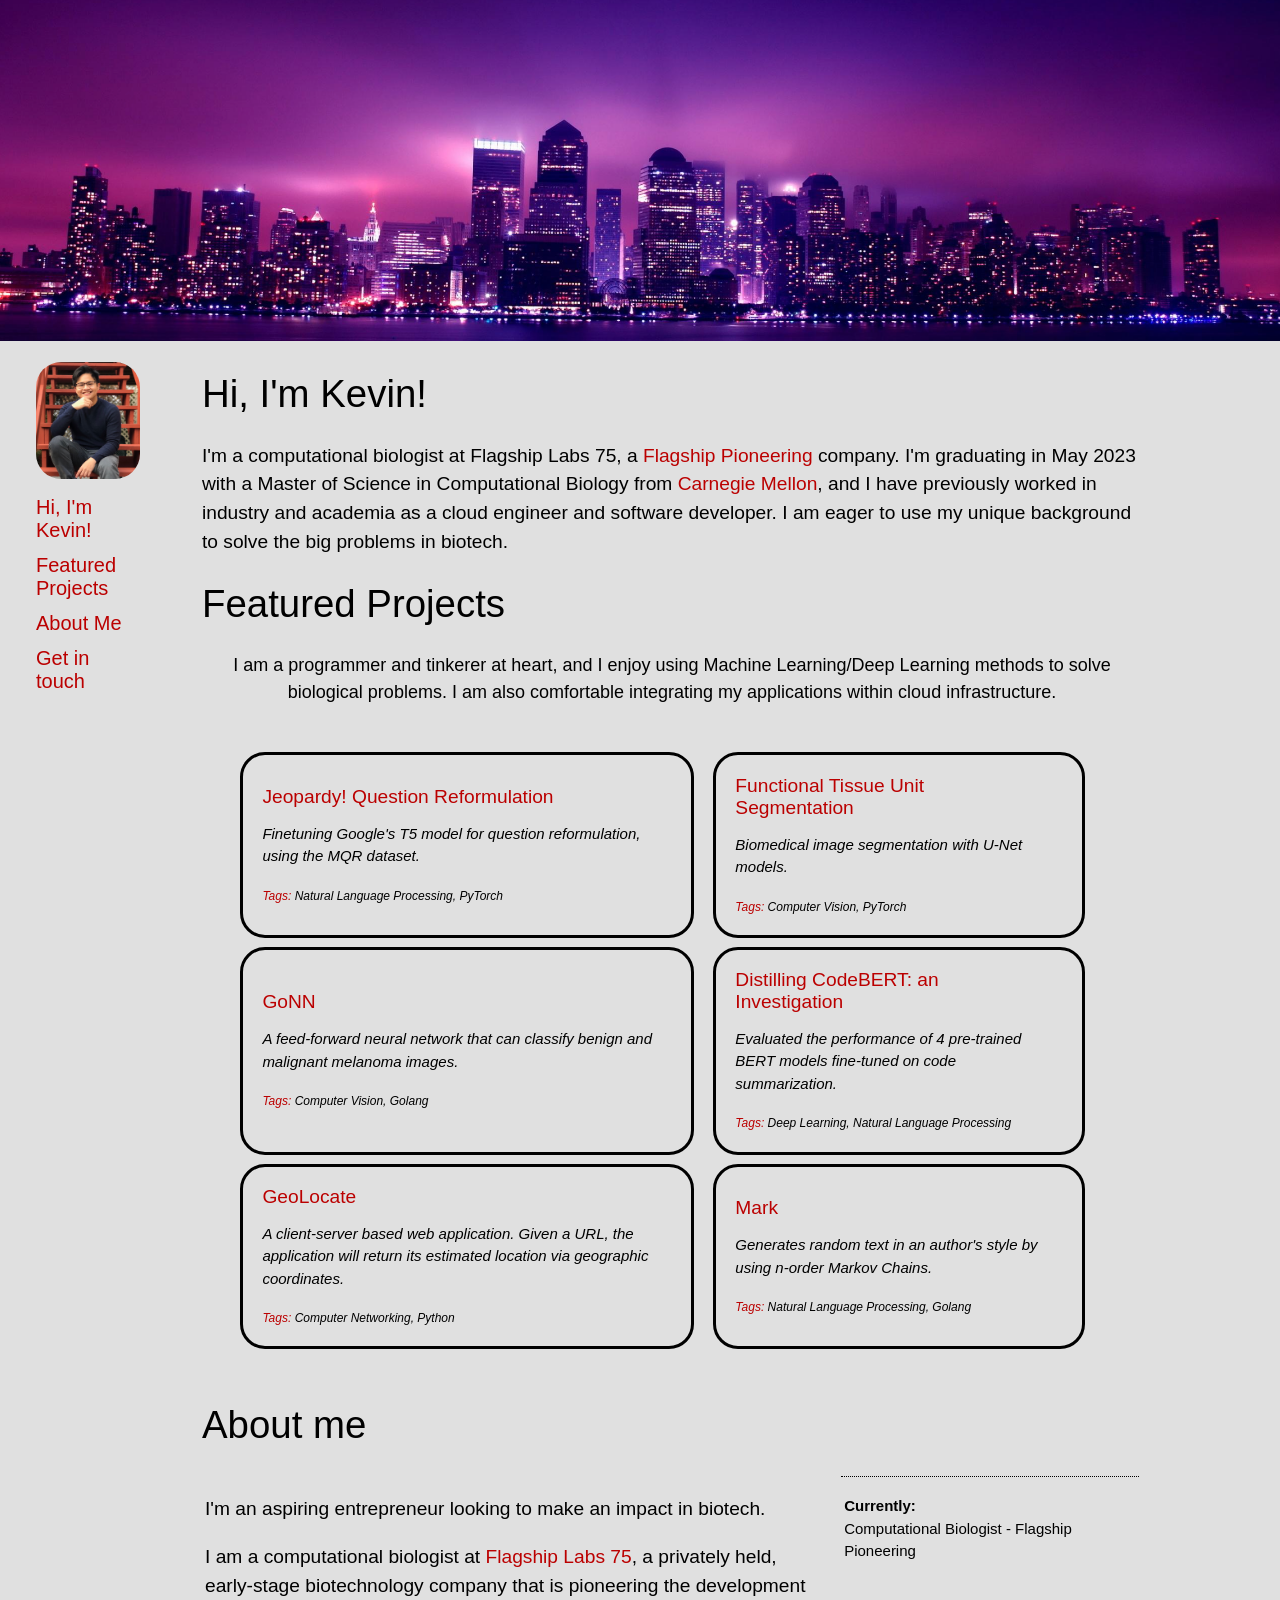
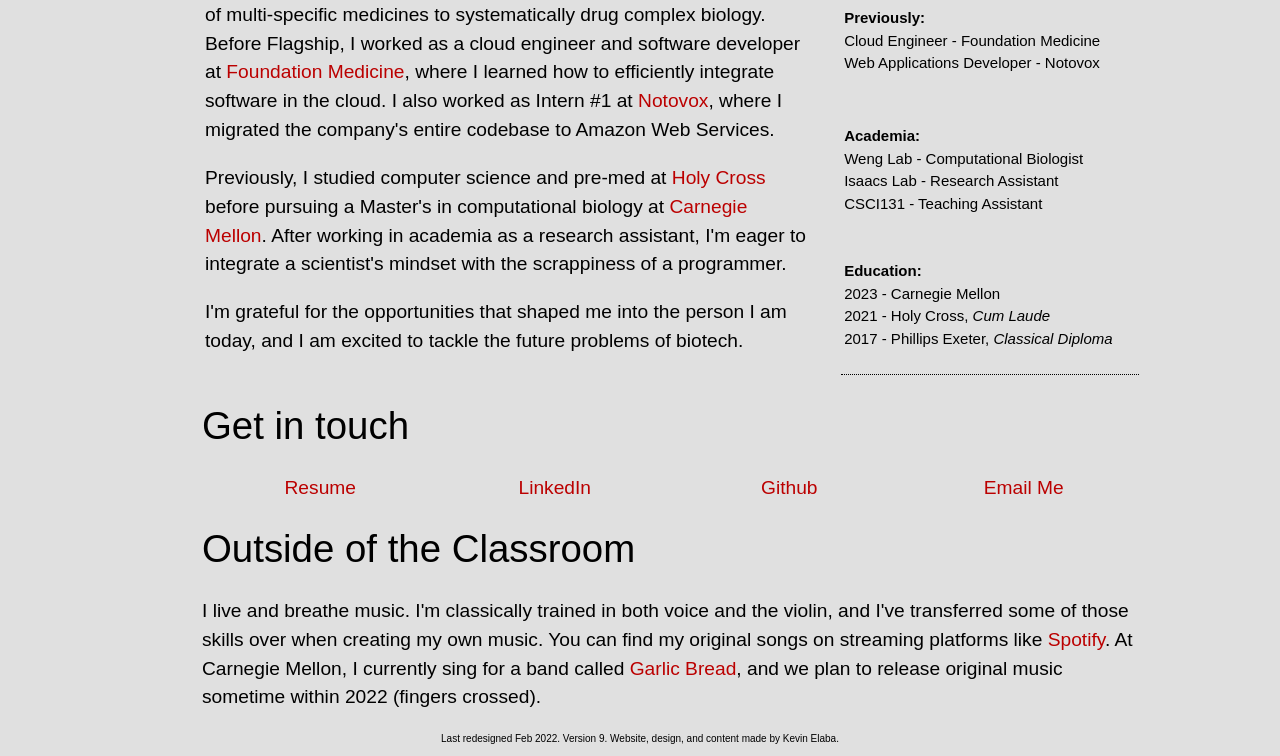
==== home.html @ 7b4dd804 "Add files via upload" ====
<!DOCTYPE html>
<html>
<link rel="stylesheet" href="style.css">
<head>
<title>Kevin Elaba</title>
</head>
<body>

<!--    
        TODO: Publish to AWS/Github/Something
-->

<img src="header.jpg" class="header_img">


    <div class="sidenav">
    <a href="#top"> <img class="headshot" src="headshot.jpg" alt="headshot"> </a>
    <a href="#intro">Hi, I'm Kevin!</a>
    <a href="#projects">Featured Projects</a>
    <a href="#about">About Me</a>
    <a href="#contact">Get in touch</a>
    </div> 



<div class ="main">
    

<h1 id="intro">Hi, I'm Kevin!</h1>
<p>I'm a computational biologist at Flagship Labs 75, a <a href = "https://www.flagshippioneering.com/" target="_blank" rel="noopener noreferrer">Flagship Pioneering</a> company. I'm graduating in May 2023 with a Master of Science in Computational Biology 
    from <a href="https://www.cmu.edu/" target="_blank" rel="noopener noreferrer">Carnegie Mellon</a>, and I have previously worked in industry and academia as a cloud engineer and software developer. I am eager to use my unique background to solve the big problems in biotech.</p>

<h1 id="projects">Featured Projects</h1>
<p style="text-align:center; font-size:18px; padding:0em 1em;"> I am a programmer and tinkerer at heart, and I enjoy using Machine Learning/Deep Learning methods to solve biological problems. I am also comfortable integrating my applications within cloud infrastructure. </p>

<table class="projects_table">

    <tr>
        
        <td class="featured_projects" style="width:55%;">
            <a href="https://github.com/kuya-kevin/JeopardyBot" target="_blank" rel="noopener noreferrer" class="project_name">Jeopardy! Question Reformulation</a> <br> 
            <em> <p style="font-size:15px;"> Finetuning Google's T5 model for question reformulation, using the MQR dataset. </p> </em> <em class="tags"> Tags: </em> <em style="font-size: 12px;"> Natural Language Processing, PyTorch</em>
        </td>

        <td class="featured_projects">
            <a href="https://github.com/kuya-kevin/FTUseg" target="_blank" rel="noopener noreferrer">Functional Tissue Unit Segmentation</a> <br> 
            <em> <p style="font-size:15px;"> Biomedical image segmentation with U-Net models.</p> <em class="tags"> Tags: </em> <em style="font-size: 12px;"> Computer Vision, PyTorch</em>
        </td>

    </tr>
    <tr>
        <td class="featured_projects">
            <a href="https://github.com/kuya-kevin/goNN" target="_blank" rel="noopener noreferrer">GoNN</a> <br> 
            <em> <p style="font-size:15px;"> A feed-forward neural network that can classify benign and malignant melanoma images. </p> <em class="tags"> Tags: </em> <em style="font-size: 12px;"> Computer Vision, Golang</em>
            </em>
        </td>

        <td class="featured_projects" >
            <a href="https://github.com/kuya-kevin/Distilling-CodeBERT" target="_blank" rel="noopener noreferrer">Distilling CodeBERT: an Investigation</a> <br> 
            <em> <p style="font-size:15px;"> Evaluated the performance of 4 pre-trained BERT models fine-tuned on code summarization. </p> </em> <em class="tags"> Tags: </em> <em style="font-size: 12px;"> Deep Learning, Natural Language Processing</em>
        </td>

    </tr>

    <tr>
        <td class="featured_projects" >
            <a href="https://github.com/kuya-kevin/GeoLocate" target="_blank" rel="noopener noreferrer">GeoLocate</a> <br> 
            <em><p style="font-size:15px;"> A client-server based web application. Given a URL, the application will return its estimated location via geographic coordinates.</p> </em> <em class="tags"> Tags: </em> <em style="font-size: 12px;"> Computer Networking, Python</em>
        </td>

        <td class="featured_projects" >
            <a href="https://github.com/kuya-kevin/mark" target="_blank" rel="noopener noreferrer">Mark</a> <br> 
            <em> <p style="font-size:15px;"> Generates random text in an author's style by using n-order Markov Chains. </p> </em> <em class="tags"> Tags: </em> <em style="font-size: 12px;"> Natural Language Processing, Golang</em>
            
        </td>
    </tr>
</table>

<h1 id="about">About me </h1>

<table style="width:100%;height:100%;">

    <tr>
        <td width="65%">

            <p> I'm an aspiring entrepreneur looking to make an impact in biotech.</p>

            <p>  I am a computational biologist at <a href = "https://www.flagshippioneering.com/" target="_blank" rel="noopener noreferrer">Flagship Labs 75</a>, 
                a privately held, early-stage biotechnology company that is pioneering the development of multi-specific medicines to systematically drug complex biology. 
                Before Flagship, I worked as a cloud engineer and software developer at <a href="https://www.foundationmedicine.com/" target="_blank" rel="noopener noreferrer">Foundation Medicine</a>, where I learned how to efficiently integrate software in the cloud. 
                I also worked as Intern #1 at <a href="http://www.notovox.com/" target="_blank" rel="noopener noreferrer">Notovox</a>, where I migrated the company's entire codebase to Amazon Web Services. 
            </p>
            <p>
                Previously, I studied computer science and pre-med at <a href="https://www.holycross.edu/" target="_blank" rel="noopener noreferrer">Holy Cross</a>
                before pursuing a Master's in computational biology at <a href="https://www.cmu.edu/" target="_blank" rel="noopener noreferrer">Carnegie Mellon</a>. 
                After working in academia as a research assistant, I'm eager to integrate a scientist's mindset with the scrappiness of a programmer.
            </p>
            
            <p>I'm grateful for the opportunities that shaped me into the person I am today, and I am excited to tackle the future problems of biotech.</p>
        
        </td>

        <td style="padding-left: 3%;">
            <table class="resume_small" style="width:100%;height:100%;">
                <tr>
                <td height="10%">
                    <p style="font-size:15px;"> <b> Currently:</b> <br> Computational Biologist - Flagship Pioneering  </p>
                </td>
                </tr>
            
                <tr>
                <td height="30%">
                    <p style="font-size:15px;"> <b> Previously: </b> <br> Cloud Engineer - Foundation Medicine <br> Web Applications Developer - Notovox </p>
                </td>
                </tr>
            
                <tr>
                <td height="30%">
                    <p style="font-size:15px;"> <b> Academia: </b> <br>Weng Lab - Computational Biologist <br>Isaacs Lab - Research Assistant <br> CSCI131 - Teaching Assistant</p>
                </td>
                </tr>
            
                <tr>
                <td height="30%">
                    <p style="font-size:15px;"> <b> Education: </b> <br> 2023 - Carnegie Mellon <br> 2021 - Holy Cross, <em>Cum Laude</em> <br> 2017 - Phillips Exeter, <em>Classical Diploma</em> </p>
                </td>
                </tr>
            </table>   
        </td>
    

    </tr>

</table>   


<h1 id="contact">Get in touch</h1>
<table style="width:100%;height:100%;">

    <tr>
    
    <th width="25%"><a href="resume.pdf"  target="_blank" rel="noopener noreferrer">Resume</a></th>
    
    <th width="25%"><a href="https://www.linkedin.com/in/kevin-elaba/"  target="_blank" rel="noopener noreferrer">LinkedIn</a></th>
    
    <th width="25%"><a href="https://github.com/kuya-kevin"  target="_blank" rel="noopener noreferrer">Github</a></th>

    <th width="25%"><a href="mailto: kelaba@andrew.cmu.edu"  target="_blank" rel="noopener noreferrer">Email Me</a></th>
    
    </tr>

</table>    


<h1>Outside of the Classroom</h1>
<p> I live and breathe music. I'm classically trained in both voice and the violin, and I've transferred some of those skills over
    when creating my own music. You can find my original songs on streaming platforms like <a href="https://open.spotify.com/artist/3ftxLTPbFDuUHTV7XfS1Mq?si=Cb9OM7ynQX6hp6ahwbhz0g" target="_blank" rel="noopener noreferrer">Spotify</a>.
    At Carnegie Mellon, I currently sing for a band called <a href="https://www.tiktok.com/@garlicbreademoji?" target="_blank" rel="noopener noreferrer">Garlic Bread</a>, and we plan to release original music sometime within 2022
    (fingers crossed).</p>

</div>

<footer>
    <p class="footer_text">Last redesigned Feb 2022. Version 9.
        Website, design, and content made by Kevin Elaba.</p>
</footer>


</body>
</html>
---- style.css ----
/* This is a single-line comment */

header {
  width: 100%;
  height: 100%;
  
}
.header_img{
  width: 100%;
  height:auto;
}

.headshot{
  height: auto;
  width: 100%;
  border-radius: 25px;
}

footer {
  display: block;
}

p {
  line-height: 1.5;
}

body {
    font-family: Helvetica;
    font-size: larger;
    font-weight: 300;

    background-color: #e0e0e0; /* Black */
    margin: 0px 0px 0px 0px;
  }

  h1{
      font-weight: 500;
  }

  a {
    font-weight: 300;
  }
  
  a:link {
    color: #bb0000;
    text-decoration: none;
  }
  a:hover {
    color: #bb0000;
    text-decoration: underline;
  }
  a:visited {
    color: #bb0000;
  }

  .header_img {
    width: 100%;
    height: 100%;
}

.featured_projects{
  border-style: solid;
  border-spacing: 100px 50px;
  padding: 1em 2em 1em 1em;
  border-radius: 25px;
}

.featured_projects:hover{
  background-color: rgba(0, 0, 0, 0.15);
}

.projects_table{
  border-spacing: 1em 0.5em;
  padding: 1em 2em 1em 1em;
}

.tags {
  font-size: 12px;
  color: #bb0000;
}

  /* The sidebar menu */
.sidenav {
    float: left;
    height: 100%; /* Full-height: remove this if you want "auto" height */
    width: 10%; /* Set the width of the sidebar */
    position: sticky; /* Fixed Sidebar (stay in place on scroll) */
    top: 10px;
    padding-top: 10px;
    z-index: 1; /* Stay on top */
    left: 20px;
    font-size: 20px;
    overflow-x: hidden; /* Disable horizontal scroll */
    font-weight: 300;
  }

  
  /* The navigation menu links */
  .sidenav a {
    padding: 6px 8px 6px 16px;
    text-decoration: none;
    font-size: 20px;
    color: #bb0000;
    display: block;
  }
  
  /* When you mouse over the navigation links, change their color */
  .sidenav a:hover {
    color: #bb0000;
    text-decoration: underline;
  }
  
  /* Style page content */
  .main{
    margin-left: 15%; /* Same as the width of the sidebar */
    padding: 0px 10px;
    margin-right: 10%;
  }

  .contact_links{
    text-align: center;
    width: 100%;
  }
  
  .resume_small{
    border-top: 1px dotted;
    border-bottom: 1px dotted;
    width: 100%; /* whichever width you want */
    height: 100%;
    text-align: left;

  }

  footer{
    /* height: 400px; */
    width: 100%;
    /* background-color: beige; */
  }
  
  .footer_text{
    font-size: 10px;
    text-align: center;
  }
  
  /* On smaller screens, where height is less than 450px, change the style of the sidebar (less padding and a smaller font size) */
  @media screen and (max-height: 450px) {
    .sidenav {padding-top: 15px;}
    .sidenav a {font-size: 18px;}
  }
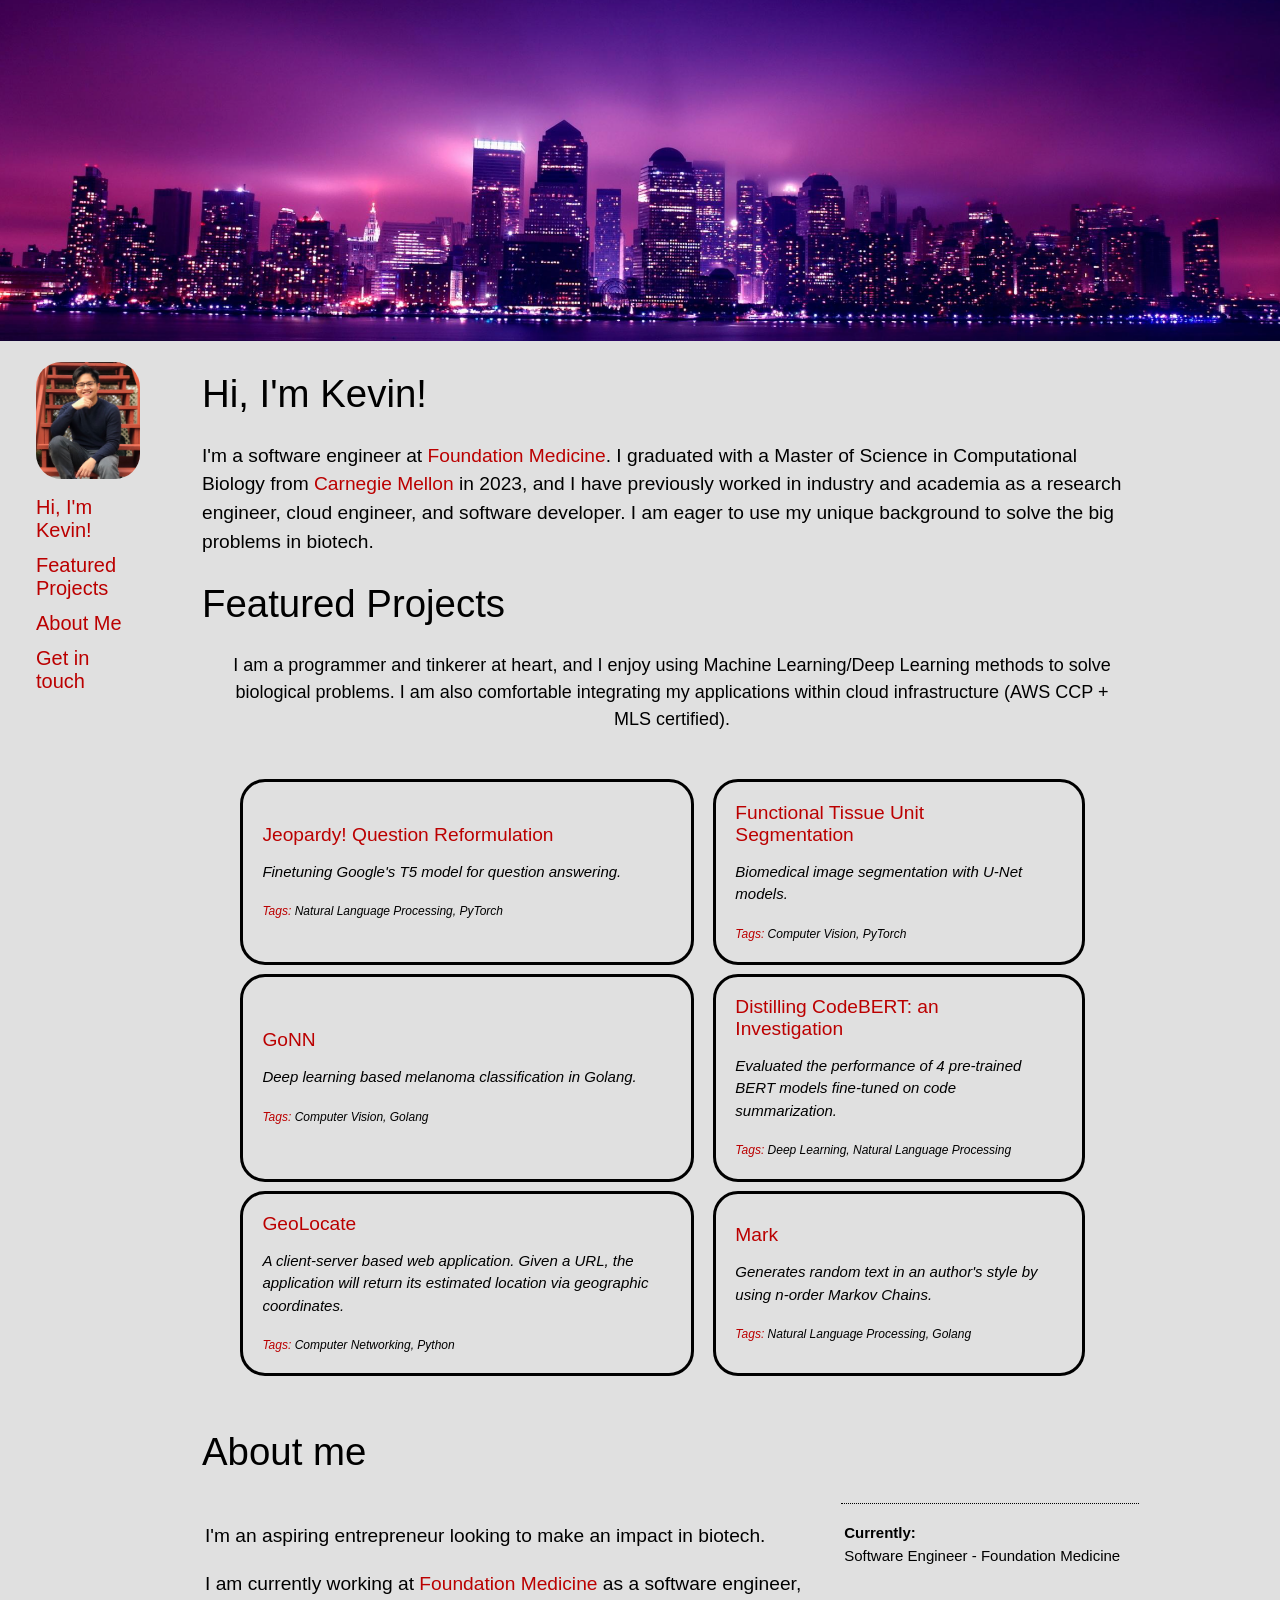
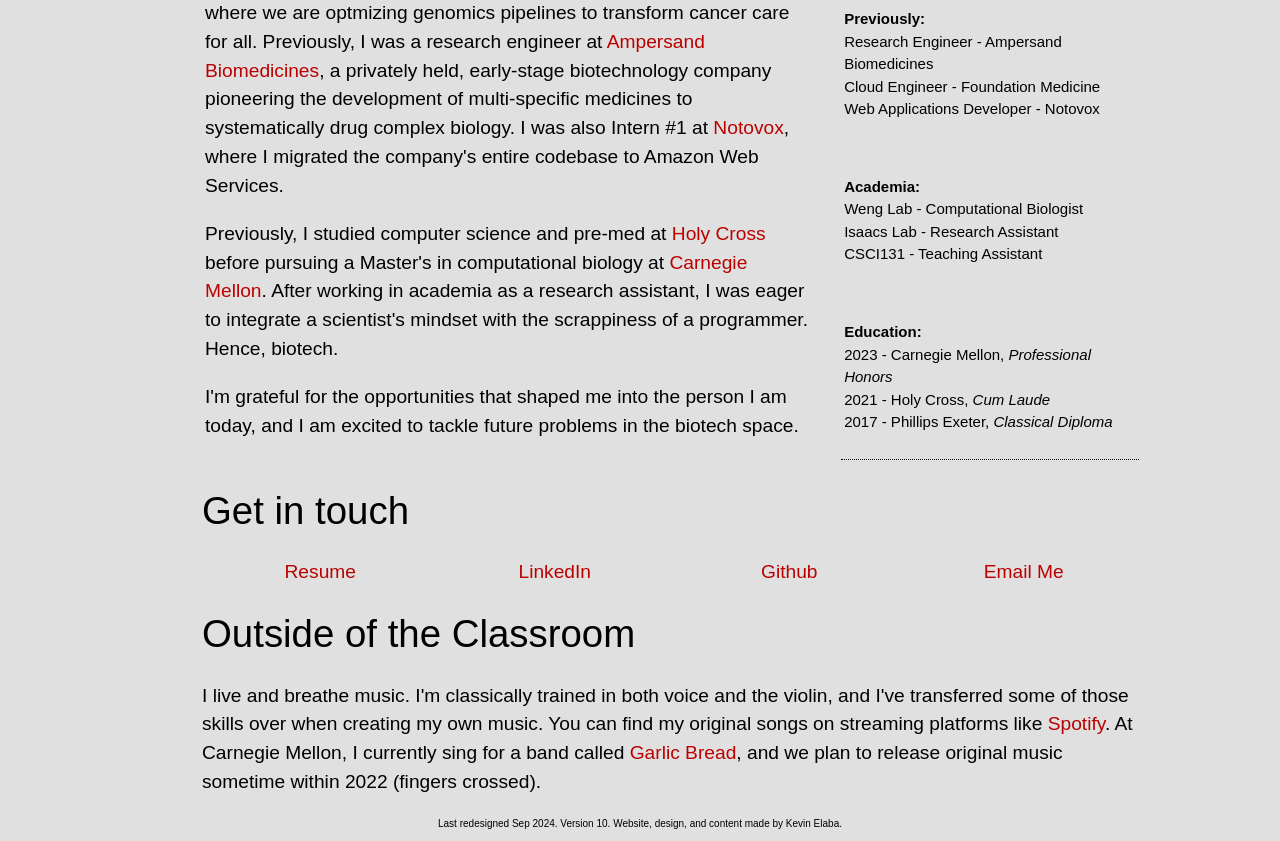
==== commit d252a005: "rename for s3" ====
--- a/home.html
+++ b/home.html
@@ -6,13 +6,7 @@
 </head>
 <body>
 
-<!--    
-        TODO: Publish to AWS/Github/Something
--->
-
 <img src="header.jpg" class="header_img">
-
-
     <div class="sidenav">
     <a href="#top"> <img class="headshot" src="headshot.jpg" alt="headshot"> </a>
     <a href="#intro">Hi, I'm Kevin!</a>
@@ -21,25 +15,22 @@
     <a href="#contact">Get in touch</a>
     </div> 
 
-
-
 <div class ="main">
     
-
 <h1 id="intro">Hi, I'm Kevin!</h1>
-<p>I'm a computational biologist at Flagship Labs 75, a <a href = "https://www.flagshippioneering.com/" target="_blank" rel="noopener noreferrer">Flagship Pioneering</a> company. I'm graduating in May 2023 with a Master of Science in Computational Biology 
-    from <a href="https://www.cmu.edu/" target="_blank" rel="noopener noreferrer">Carnegie Mellon</a>, and I have previously worked in industry and academia as a cloud engineer and software developer. I am eager to use my unique background to solve the big problems in biotech.</p>
+<p>I'm a software engineer at <a href = "https://www.foundationmedicine.com/" target="_blank" rel="noopener noreferrer">Foundation Medicine</a>. I graduated with a Master of Science in Computational Biology 
+    from <a href="https://www.cmu.edu/" target="_blank" rel="noopener noreferrer">Carnegie Mellon</a> in 2023, and I have previously worked in industry and academia as a research engineer, cloud engineer, and software developer. I am eager to use my unique background to solve the big problems in biotech.</p>
 
 <h1 id="projects">Featured Projects</h1>
-<p style="text-align:center; font-size:18px; padding:0em 1em;"> I am a programmer and tinkerer at heart, and I enjoy using Machine Learning/Deep Learning methods to solve biological problems. I am also comfortable integrating my applications within cloud infrastructure. </p>
+<p style="text-align:center; font-size:18px; padding:0em 1em;"> I am a programmer and tinkerer at heart, and I enjoy using Machine Learning/Deep Learning methods to solve biological problems. 
+    I am also comfortable integrating my applications within cloud infrastructure (AWS CCP + MLS certified). </p>
 
 <table class="projects_table">
-
     <tr>
         
         <td class="featured_projects" style="width:55%;">
             <a href="https://github.com/kuya-kevin/JeopardyBot" target="_blank" rel="noopener noreferrer" class="project_name">Jeopardy! Question Reformulation</a> <br> 
-            <em> <p style="font-size:15px;"> Finetuning Google's T5 model for question reformulation, using the MQR dataset. </p> </em> <em class="tags"> Tags: </em> <em style="font-size: 12px;"> Natural Language Processing, PyTorch</em>
+            <em> <p style="font-size:15px;"> Finetuning Google's T5 model for question answering. </p> </em> <em class="tags"> Tags: </em> <em style="font-size: 12px;"> Natural Language Processing, PyTorch</em>
         </td>
 
         <td class="featured_projects">
@@ -51,7 +42,7 @@
     <tr>
         <td class="featured_projects">
             <a href="https://github.com/kuya-kevin/goNN" target="_blank" rel="noopener noreferrer">GoNN</a> <br> 
-            <em> <p style="font-size:15px;"> A feed-forward neural network that can classify benign and malignant melanoma images. </p> <em class="tags"> Tags: </em> <em style="font-size: 12px;"> Computer Vision, Golang</em>
+            <em> <p style="font-size:15px;"> Deep learning based melanoma classification in Golang.</p> <em class="tags"> Tags: </em> <em style="font-size: 12px;"> Computer Vision, Golang</em>
             </em>
         </td>
 
@@ -76,27 +67,25 @@
     </tr>
 </table>
 
-<h1 id="about">About me </h1>
+<h1 id="about">About me</h1>
 
 <table style="width:100%;height:100%;">
 
     <tr>
         <td width="65%">
-
             <p> I'm an aspiring entrepreneur looking to make an impact in biotech.</p>
-
-            <p>  I am a computational biologist at <a href = "https://www.flagshippioneering.com/" target="_blank" rel="noopener noreferrer">Flagship Labs 75</a>, 
-                a privately held, early-stage biotechnology company that is pioneering the development of multi-specific medicines to systematically drug complex biology. 
-                Before Flagship, I worked as a cloud engineer and software developer at <a href="https://www.foundationmedicine.com/" target="_blank" rel="noopener noreferrer">Foundation Medicine</a>, where I learned how to efficiently integrate software in the cloud. 
-                I also worked as Intern #1 at <a href="http://www.notovox.com/" target="_blank" rel="noopener noreferrer">Notovox</a>, where I migrated the company's entire codebase to Amazon Web Services. 
+            <p> I am currently working at <a href = "https://www.foundationmedicine.com" target="_blank" rel="noopener noreferrer">Foundation Medicine</a> as a software engineer, where we are optmizing genomics pipelines to transform cancer care for all. 
+                Previously, I was a research engineer at <a href = "https://www.ampersand.bio/" target="_blank" rel="noopener noreferrer">Ampersand Biomedicines</a>, 
+                a privately held, early-stage biotechnology company pioneering the development of multi-specific medicines to systematically drug complex biology. 
+                I was also Intern #1 at <a href="http://www.notovox.com/" target="_blank" rel="noopener noreferrer">Notovox</a>, where I migrated the company's entire codebase to Amazon Web Services. 
             </p>
             <p>
                 Previously, I studied computer science and pre-med at <a href="https://www.holycross.edu/" target="_blank" rel="noopener noreferrer">Holy Cross</a>
                 before pursuing a Master's in computational biology at <a href="https://www.cmu.edu/" target="_blank" rel="noopener noreferrer">Carnegie Mellon</a>. 
-                After working in academia as a research assistant, I'm eager to integrate a scientist's mindset with the scrappiness of a programmer.
+                After working in academia as a research assistant, I was eager to integrate a scientist's mindset with the scrappiness of a programmer. Hence, biotech.
             </p>
             
-            <p>I'm grateful for the opportunities that shaped me into the person I am today, and I am excited to tackle the future problems of biotech.</p>
+            <p>I'm grateful for the opportunities that shaped me into the person I am today, and I am excited to tackle future problems in the biotech space.</p>
         
         </td>
 
@@ -104,13 +93,13 @@
             <table class="resume_small" style="width:100%;height:100%;">
                 <tr>
                 <td height="10%">
-                    <p style="font-size:15px;"> <b> Currently:</b> <br> Computational Biologist - Flagship Pioneering  </p>
+                   <p style="font-size:15px;"> <b> Currently:</b> <br> Software Engineer - Foundation Medicine  </p>
                 </td>
                 </tr>
             
                 <tr>
                 <td height="30%">
-                    <p style="font-size:15px;"> <b> Previously: </b> <br> Cloud Engineer - Foundation Medicine <br> Web Applications Developer - Notovox </p>
+                    <p style="font-size:15px;"> <b> Previously: </b> <br> Research Engineer - Ampersand Biomedicines <br> Cloud Engineer - Foundation Medicine <br> Web Applications Developer - Notovox </p>
                 </td>
                 </tr>
             
@@ -122,7 +111,7 @@
             
                 <tr>
                 <td height="30%">
-                    <p style="font-size:15px;"> <b> Education: </b> <br> 2023 - Carnegie Mellon <br> 2021 - Holy Cross, <em>Cum Laude</em> <br> 2017 - Phillips Exeter, <em>Classical Diploma</em> </p>
+                    <p style="font-size:15px;"> <b> Education: </b> <br> 2023 - Carnegie Mellon, <em> Professional Honors </em>  <br> 2021 - Holy Cross, <em>Cum Laude</em> <br> 2017 - Phillips Exeter, <em>Classical Diploma</em> </p>
                 </td>
                 </tr>
             </table>   
@@ -161,7 +150,7 @@
 </div>
 
 <footer>
-    <p class="footer_text">Last redesigned Feb 2022. Version 9.
+    <p class="footer_text">Last redesigned Sep 2024. Version 10.
         Website, design, and content made by Kevin Elaba.</p>
 </footer>
 
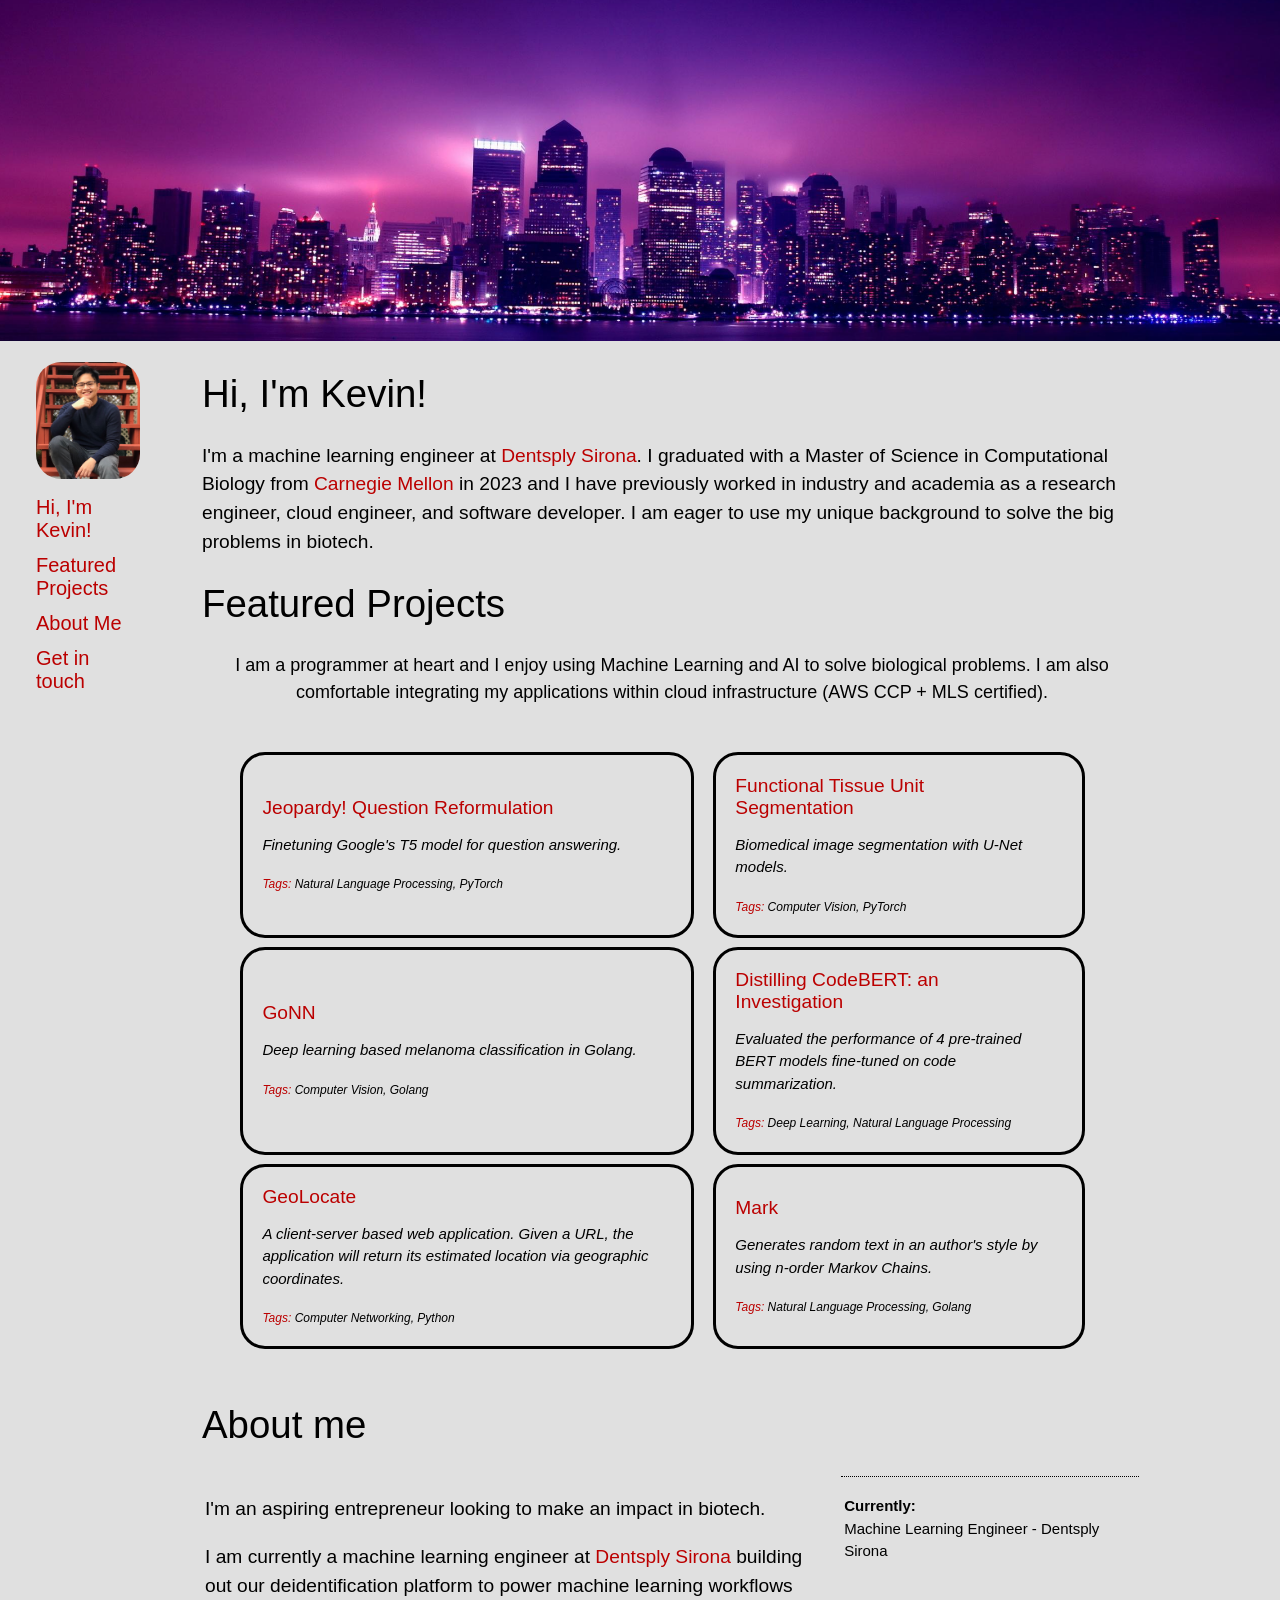
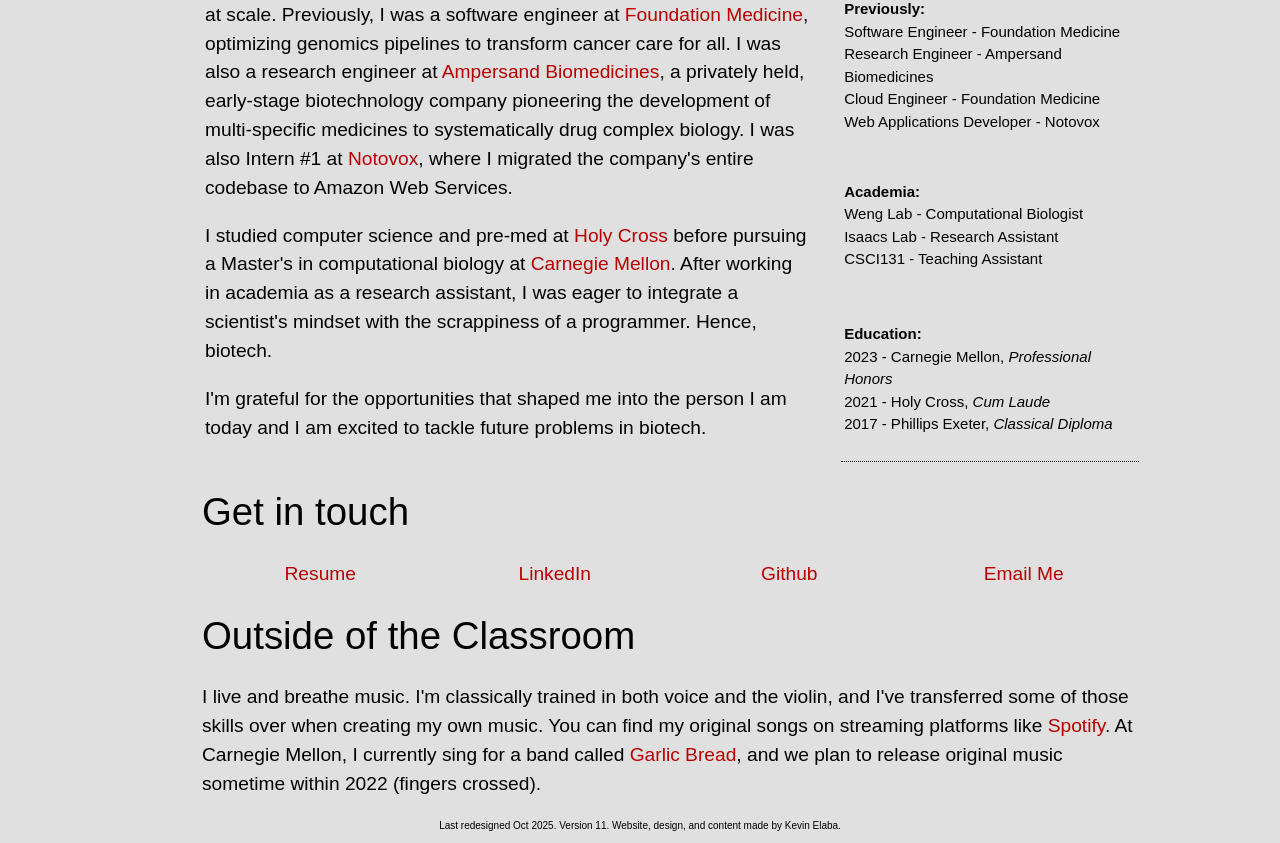
==== commit 30d69c3e: "update info + resume" ====
--- a/home.html
+++ b/home.html
@@ -18,11 +18,11 @@
 <div class ="main">
     
 <h1 id="intro">Hi, I'm Kevin!</h1>
-<p>I'm a software engineer at <a href = "https://www.foundationmedicine.com/" target="_blank" rel="noopener noreferrer">Foundation Medicine</a>. I graduated with a Master of Science in Computational Biology 
-    from <a href="https://www.cmu.edu/" target="_blank" rel="noopener noreferrer">Carnegie Mellon</a> in 2023, and I have previously worked in industry and academia as a research engineer, cloud engineer, and software developer. I am eager to use my unique background to solve the big problems in biotech.</p>
+<p>I'm a machine learning engineer at <a href = "https://www.dentsplysirona.com/en-us" target="_blank" rel="noopener noreferrer">Dentsply Sirona</a>. I graduated with a Master of Science in Computational Biology 
+    from <a href="https://www.cmu.edu/" target="_blank" rel="noopener noreferrer">Carnegie Mellon</a> in 2023 and I have previously worked in industry and academia as a research engineer, cloud engineer, and software developer. I am eager to use my unique background to solve the big problems in biotech.</p>
 
 <h1 id="projects">Featured Projects</h1>
-<p style="text-align:center; font-size:18px; padding:0em 1em;"> I am a programmer and tinkerer at heart, and I enjoy using Machine Learning/Deep Learning methods to solve biological problems. 
+<p style="text-align:center; font-size:18px; padding:0em 1em;"> I am a programmer at heart and I enjoy using Machine Learning and AI to solve biological problems. 
     I am also comfortable integrating my applications within cloud infrastructure (AWS CCP + MLS certified). </p>
 
 <table class="projects_table">
@@ -74,18 +74,19 @@
     <tr>
         <td width="65%">
             <p> I'm an aspiring entrepreneur looking to make an impact in biotech.</p>
-            <p> I am currently working at <a href = "https://www.foundationmedicine.com" target="_blank" rel="noopener noreferrer">Foundation Medicine</a> as a software engineer, where we are optmizing genomics pipelines to transform cancer care for all. 
-                Previously, I was a research engineer at <a href = "https://www.ampersand.bio/" target="_blank" rel="noopener noreferrer">Ampersand Biomedicines</a>, 
+            <p> I am currently a machine learning engineer at <a href = "https://www.dentsplysirona.com/en-us" target="_blank" rel="noopener noreferrer">Dentsply Sirona</a> building out our deidentification platform to power machine learning workflows at scale.
+                Previously, I was a software engineer at <a href = "https://www.foundationmedicine.com" target="_blank" rel="noopener noreferrer">Foundation Medicine</a>, optimizing genomics pipelines to transform cancer care for all. 
+                I was also a research engineer at <a href = "https://www.ampersand.bio/" target="_blank" rel="noopener noreferrer">Ampersand Biomedicines</a>, 
                 a privately held, early-stage biotechnology company pioneering the development of multi-specific medicines to systematically drug complex biology. 
                 I was also Intern #1 at <a href="http://www.notovox.com/" target="_blank" rel="noopener noreferrer">Notovox</a>, where I migrated the company's entire codebase to Amazon Web Services. 
             </p>
             <p>
-                Previously, I studied computer science and pre-med at <a href="https://www.holycross.edu/" target="_blank" rel="noopener noreferrer">Holy Cross</a>
+                I studied computer science and pre-med at <a href="https://www.holycross.edu/" target="_blank" rel="noopener noreferrer">Holy Cross</a>
                 before pursuing a Master's in computational biology at <a href="https://www.cmu.edu/" target="_blank" rel="noopener noreferrer">Carnegie Mellon</a>. 
                 After working in academia as a research assistant, I was eager to integrate a scientist's mindset with the scrappiness of a programmer. Hence, biotech.
             </p>
             
-            <p>I'm grateful for the opportunities that shaped me into the person I am today, and I am excited to tackle future problems in the biotech space.</p>
+            <p>I'm grateful for the opportunities that shaped me into the person I am today and I am excited to tackle future problems in biotech.</p>
         
         </td>
 
@@ -93,13 +94,13 @@
             <table class="resume_small" style="width:100%;height:100%;">
                 <tr>
                 <td height="10%">
-                   <p style="font-size:15px;"> <b> Currently:</b> <br> Software Engineer - Foundation Medicine  </p>
+                   <p style="font-size:15px;"> <b> Currently:</b> <br> Machine Learning Engineer - Dentsply Sirona  </p>
                 </td>
                 </tr>
             
                 <tr>
                 <td height="30%">
-                    <p style="font-size:15px;"> <b> Previously: </b> <br> Research Engineer - Ampersand Biomedicines <br> Cloud Engineer - Foundation Medicine <br> Web Applications Developer - Notovox </p>
+                    <p style="font-size:15px;"> <b> Previously: </b> <br> Software Engineer - Foundation Medicine <br> Research Engineer - Ampersand Biomedicines <br> Cloud Engineer - Foundation Medicine <br> Web Applications Developer - Notovox </p>
                 </td>
                 </tr>
             
@@ -150,10 +151,10 @@
 </div>
 
 <footer>
-    <p class="footer_text">Last redesigned Sep 2024. Version 10.
+    <p class="footer_text">Last redesigned Oct 2025. Version 11.
         Website, design, and content made by Kevin Elaba.</p>
 </footer>
 
 
 </body>
-</html>+</html>
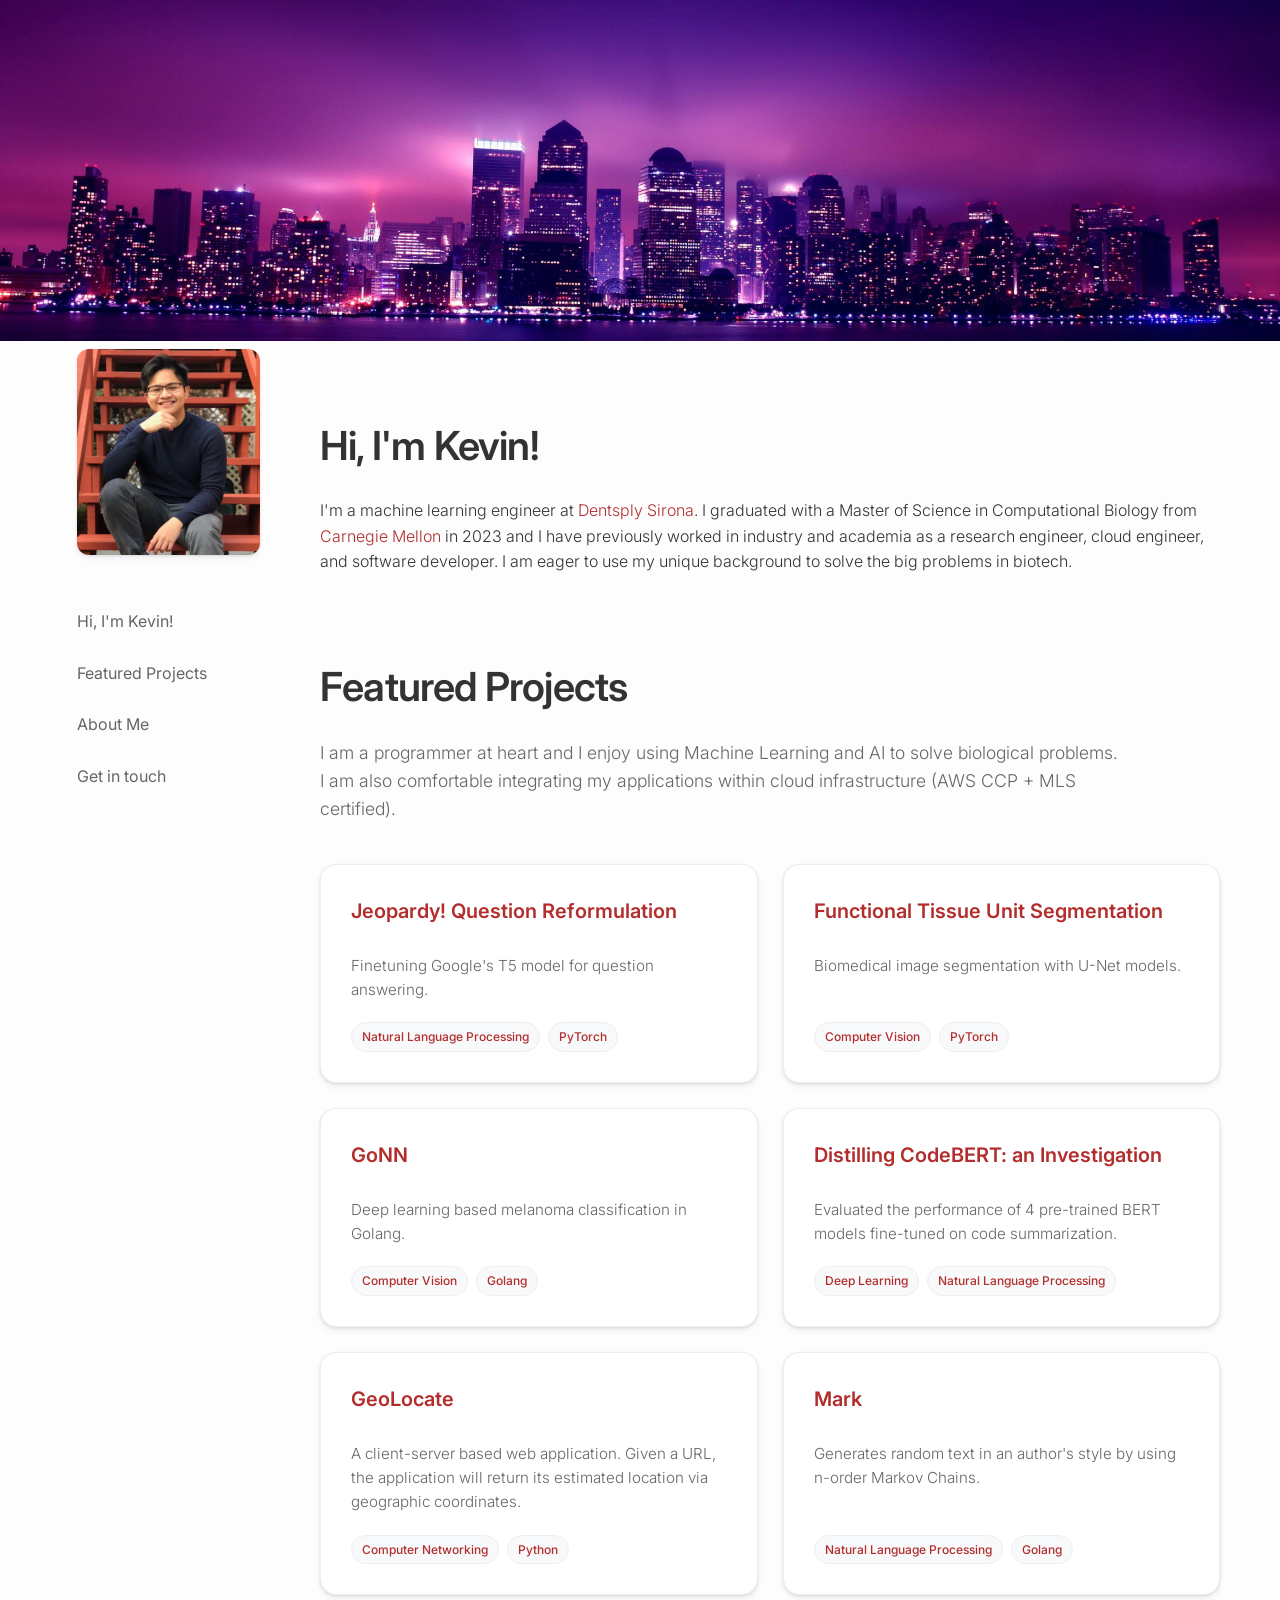
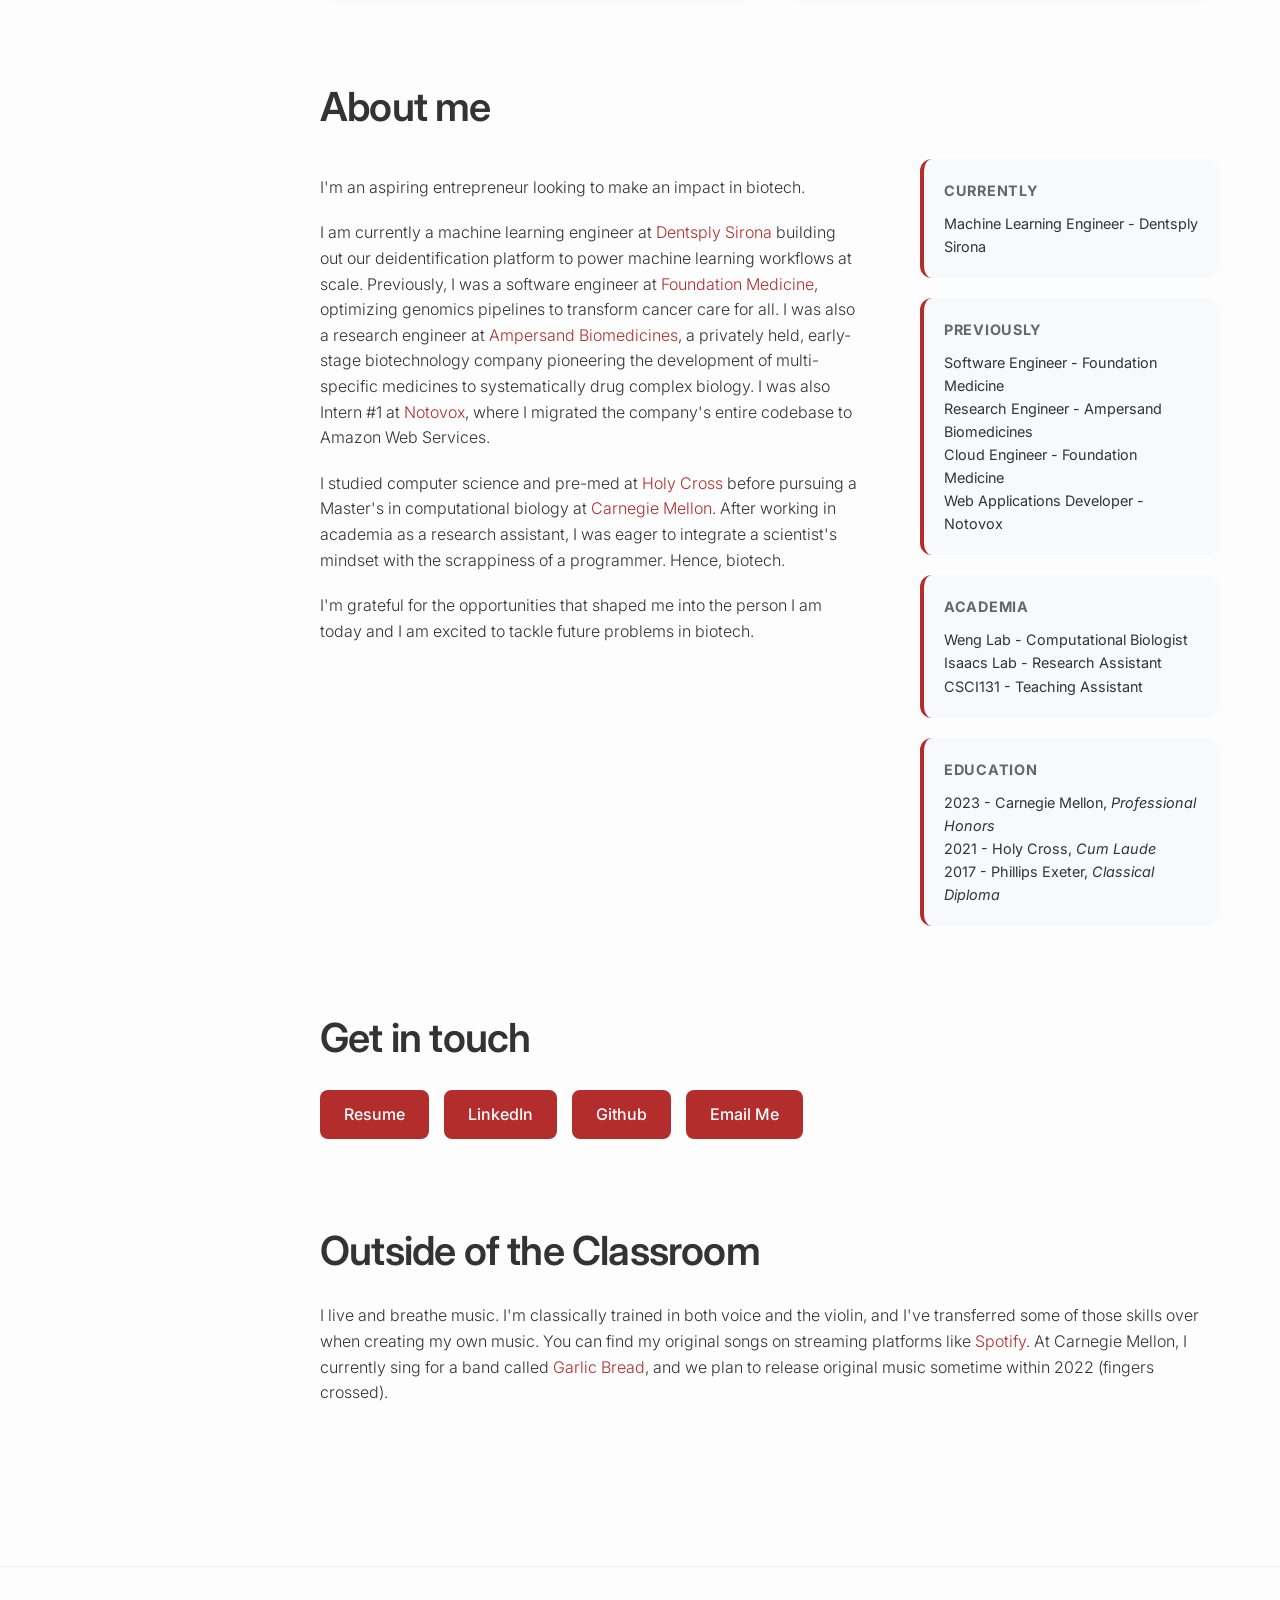
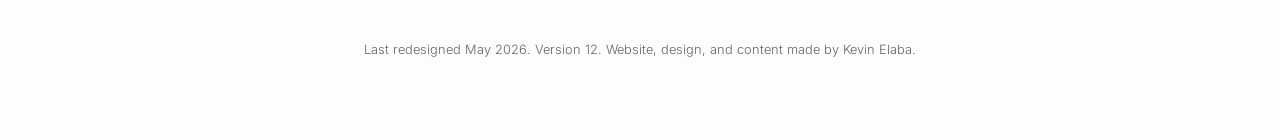
==== commit 0f1ccdaa: "refactor for mobile" ====
--- a/home.html
+++ b/home.html
@@ -1,160 +1,150 @@
 <!DOCTYPE html>
-<html>
-<link rel="stylesheet" href="style.css">
+<html lang="en">
 <head>
-<title>Kevin Elaba</title>
+    <meta charset="UTF-8">
+    <meta name="viewport" content="width=device-width, initial-scale=1.0">
+    <title>Kevin Elaba</title>
+    <link rel="stylesheet" href="style.css">
+    <link rel="preconnect" href="https://fonts.googleapis.com">
+    <link rel="preconnect" href="https://fonts.gstatic.com" crossorigin>
+    <link href="https://fonts.googleapis.com/css2?family=Inter:wght@300;400;500;600&display=swap" rel="stylesheet">
 </head>
 <body>
 
-<img src="header.jpg" class="header_img">
-    <div class="sidenav">
-    <a href="#top"> <img class="headshot" src="headshot.jpg" alt="headshot"> </a>
-    <a href="#intro">Hi, I'm Kevin!</a>
-    <a href="#projects">Featured Projects</a>
-    <a href="#about">About Me</a>
-    <a href="#contact">Get in touch</a>
-    </div> 
+<header class="hero">
+    <img src="header.jpg" class="header_img" alt="Header Image">
+</header>
 
-<div class ="main">
-    
-<h1 id="intro">Hi, I'm Kevin!</h1>
-<p>I'm a machine learning engineer at <a href = "https://www.dentsplysirona.com/en-us" target="_blank" rel="noopener noreferrer">Dentsply Sirona</a>. I graduated with a Master of Science in Computational Biology 
-    from <a href="https://www.cmu.edu/" target="_blank" rel="noopener noreferrer">Carnegie Mellon</a> in 2023 and I have previously worked in industry and academia as a research engineer, cloud engineer, and software developer. I am eager to use my unique background to solve the big problems in biotech.</p>
+<div class="container">
+    <nav class="sidenav">
+        <a href="#top">
+            <img class="headshot" src="headshot.jpg" alt="Kevin Elaba headshot">
+        </a>
+        <div class="sidenav-links">
+            <a href="#intro">Hi, I'm Kevin!</a>
+            <a href="#projects">Featured Projects</a>
+            <a href="#about">About Me</a>
+            <a href="#contact">Get in touch</a>
+        </div>
+    </nav>
 
-<h1 id="projects">Featured Projects</h1>
-<p style="text-align:center; font-size:18px; padding:0em 1em;"> I am a programmer at heart and I enjoy using Machine Learning and AI to solve biological problems. 
-    I am also comfortable integrating my applications within cloud infrastructure (AWS CCP + MLS certified). </p>
+    <main class="main-content">
+        <section id="intro" class="section">
+            <h1>Hi, I'm Kevin!</h1>
+            <p>I'm a machine learning engineer at <a href="https://www.dentsplysirona.com/en-us" target="_blank" rel="noopener noreferrer">Dentsply Sirona</a>. I graduated with a Master of Science in Computational Biology from <a href="https://www.cmu.edu/" target="_blank" rel="noopener noreferrer">Carnegie Mellon</a> in 2023 and I have previously worked in industry and academia as a research engineer, cloud engineer, and software developer. I am eager to use my unique background to solve the big problems in biotech.</p>
+        </section>
 
-<table class="projects_table">
-    <tr>
-        
-        <td class="featured_projects" style="width:55%;">
-            <a href="https://github.com/kuya-kevin/JeopardyBot" target="_blank" rel="noopener noreferrer" class="project_name">Jeopardy! Question Reformulation</a> <br> 
-            <em> <p style="font-size:15px;"> Finetuning Google's T5 model for question answering. </p> </em> <em class="tags"> Tags: </em> <em style="font-size: 12px;"> Natural Language Processing, PyTorch</em>
-        </td>
+        <section id="projects" class="section">
+            <h1>Featured Projects</h1>
+            <p class="projects-intro">I am a programmer at heart and I enjoy using Machine Learning and AI to solve biological problems. I am also comfortable integrating my applications within cloud infrastructure (AWS CCP + MLS certified).</p>
+            
+            <div class="projects-grid">
+                <div class="project-card">
+                    <a href="https://github.com/kuya-kevin/JeopardyBot" target="_blank" rel="noopener noreferrer" class="project-name">Jeopardy! Question Reformulation</a>
+                    <p class="project-desc">Finetuning Google's T5 model for question answering.</p>
+                    <div class="tags">
+                        <span>Natural Language Processing</span>
+                        <span>PyTorch</span>
+                    </div>
+                </div>
 
-        <td class="featured_projects">
-            <a href="https://github.com/kuya-kevin/FTUseg" target="_blank" rel="noopener noreferrer">Functional Tissue Unit Segmentation</a> <br> 
-            <em> <p style="font-size:15px;"> Biomedical image segmentation with U-Net models.</p> <em class="tags"> Tags: </em> <em style="font-size: 12px;"> Computer Vision, PyTorch</em>
-        </td>
+                <div class="project-card">
+                    <a href="https://github.com/kuya-kevin/FTUseg" target="_blank" rel="noopener noreferrer" class="project-name">Functional Tissue Unit Segmentation</a>
+                    <p class="project-desc">Biomedical image segmentation with U-Net models.</p>
+                    <div class="tags">
+                        <span>Computer Vision</span>
+                        <span>PyTorch</span>
+                    </div>
+                </div>
 
-    </tr>
-    <tr>
-        <td class="featured_projects">
-            <a href="https://github.com/kuya-kevin/goNN" target="_blank" rel="noopener noreferrer">GoNN</a> <br> 
-            <em> <p style="font-size:15px;"> Deep learning based melanoma classification in Golang.</p> <em class="tags"> Tags: </em> <em style="font-size: 12px;"> Computer Vision, Golang</em>
-            </em>
-        </td>
+                <div class="project-card">
+                    <a href="https://github.com/kuya-kevin/goNN" target="_blank" rel="noopener noreferrer" class="project-name">GoNN</a>
+                    <p class="project-desc">Deep learning based melanoma classification in Golang.</p>
+                    <div class="tags">
+                        <span>Computer Vision</span>
+                        <span>Golang</span>
+                    </div>
+                </div>
 
-        <td class="featured_projects" >
-            <a href="https://github.com/kuya-kevin/Distilling-CodeBERT" target="_blank" rel="noopener noreferrer">Distilling CodeBERT: an Investigation</a> <br> 
-            <em> <p style="font-size:15px;"> Evaluated the performance of 4 pre-trained BERT models fine-tuned on code summarization. </p> </em> <em class="tags"> Tags: </em> <em style="font-size: 12px;"> Deep Learning, Natural Language Processing</em>
-        </td>
+                <div class="project-card">
+                    <a href="https://github.com/kuya-kevin/Distilling-CodeBERT" target="_blank" rel="noopener noreferrer" class="project-name">Distilling CodeBERT: an Investigation</a>
+                    <p class="project-desc">Evaluated the performance of 4 pre-trained BERT models fine-tuned on code summarization.</p>
+                    <div class="tags">
+                        <span>Deep Learning</span>
+                        <span>Natural Language Processing</span>
+                    </div>
+                </div>
 
-    </tr>
+                <div class="project-card">
+                    <a href="https://github.com/kuya-kevin/GeoLocate" target="_blank" rel="noopener noreferrer" class="project-name">GeoLocate</a>
+                    <p class="project-desc">A client-server based web application. Given a URL, the application will return its estimated location via geographic coordinates.</p>
+                    <div class="tags">
+                        <span>Computer Networking</span>
+                        <span>Python</span>
+                    </div>
+                </div>
 
-    <tr>
-        <td class="featured_projects" >
-            <a href="https://github.com/kuya-kevin/GeoLocate" target="_blank" rel="noopener noreferrer">GeoLocate</a> <br> 
-            <em><p style="font-size:15px;"> A client-server based web application. Given a URL, the application will return its estimated location via geographic coordinates.</p> </em> <em class="tags"> Tags: </em> <em style="font-size: 12px;"> Computer Networking, Python</em>
-        </td>
+                <div class="project-card">
+                    <a href="https://github.com/kuya-kevin/mark" target="_blank" rel="noopener noreferrer" class="project-name">Mark</a>
+                    <p class="project-desc">Generates random text in an author's style by using n-order Markov Chains.</p>
+                    <div class="tags">
+                        <span>Natural Language Processing</span>
+                        <span>Golang</span>
+                    </div>
+                </div>
+            </div>
+        </section>
 
-        <td class="featured_projects" >
-            <a href="https://github.com/kuya-kevin/mark" target="_blank" rel="noopener noreferrer">Mark</a> <br> 
-            <em> <p style="font-size:15px;"> Generates random text in an author's style by using n-order Markov Chains. </p> </em> <em class="tags"> Tags: </em> <em style="font-size: 12px;"> Natural Language Processing, Golang</em>
-            
-        </td>
-    </tr>
-</table>
+        <section id="about" class="section">
+            <h1>About me</h1>
+            <div class="about-container">
+                <div class="about-text">
+                    <p>I'm an aspiring entrepreneur looking to make an impact in biotech.</p>
+                    <p>I am currently a machine learning engineer at <a href="https://www.dentsplysirona.com/en-us" target="_blank" rel="noopener noreferrer">Dentsply Sirona</a> building out our deidentification platform to power machine learning workflows at scale. Previously, I was a software engineer at <a href="https://www.foundationmedicine.com" target="_blank" rel="noopener noreferrer">Foundation Medicine</a>, optimizing genomics pipelines to transform cancer care for all. I was also a research engineer at <a href="https://www.ampersand.bio/" target="_blank" rel="noopener noreferrer">Ampersand Biomedicines</a>, a privately held, early-stage biotechnology company pioneering the development of multi-specific medicines to systematically drug complex biology. I was also Intern #1 at <a href="http://www.notovox.com/" target="_blank" rel="noopener noreferrer">Notovox</a>, where I migrated the company's entire codebase to Amazon Web Services.</p>
+                    <p>I studied computer science and pre-med at <a href="https://www.holycross.edu/" target="_blank" rel="noopener noreferrer">Holy Cross</a> before pursuing a Master's in computational biology at <a href="https://www.cmu.edu/" target="_blank" rel="noopener noreferrer">Carnegie Mellon</a>. After working in academia as a research assistant, I was eager to integrate a scientist's mindset with the scrappiness of a programmer. Hence, biotech.</p>
+                    <p>I'm grateful for the opportunities that shaped me into the person I am today and I am excited to tackle future problems in biotech.</p>
+                </div>
+                <div class="about-sidebar">
+                    <div class="resume-block">
+                        <h3>Currently</h3>
+                        <p>Machine Learning Engineer - Dentsply Sirona</p>
+                    </div>
+                    <div class="resume-block">
+                        <h3>Previously</h3>
+                        <p>Software Engineer - Foundation Medicine<br>Research Engineer - Ampersand Biomedicines<br>Cloud Engineer - Foundation Medicine<br>Web Applications Developer - Notovox</p>
+                    </div>
+                    <div class="resume-block">
+                        <h3>Academia</h3>
+                        <p>Weng Lab - Computational Biologist<br>Isaacs Lab - Research Assistant<br>CSCI131 - Teaching Assistant</p>
+                    </div>
+                    <div class="resume-block">
+                        <h3>Education</h3>
+                        <p>2023 - Carnegie Mellon, <em>Professional Honors</em><br>2021 - Holy Cross, <em>Cum Laude</em><br>2017 - Phillips Exeter, <em>Classical Diploma</em></p>
+                    </div>
+                </div>
+            </div>
+        </section>
 
-<h1 id="about">About me</h1>
+        <section id="contact" class="section">
+            <h1>Get in touch</h1>
+            <div class="contact-links">
+                <a href="resume.pdf" target="_blank" rel="noopener noreferrer" class="contact-link">Resume</a>
+                <a href="https://www.linkedin.com/in/kevin-elaba/" target="_blank" rel="noopener noreferrer" class="contact-link">LinkedIn</a>
+                <a href="https://github.com/kuya-kevin" target="_blank" rel="noopener noreferrer" class="contact-link">Github</a>
+                <a href="mailto:kelaba@andrew.cmu.edu" target="_blank" rel="noopener noreferrer" class="contact-link">Email Me</a>
+            </div>
+        </section>
 
-<table style="width:100%;height:100%;">
-
-    <tr>
-        <td width="65%">
-            <p> I'm an aspiring entrepreneur looking to make an impact in biotech.</p>
-            <p> I am currently a machine learning engineer at <a href = "https://www.dentsplysirona.com/en-us" target="_blank" rel="noopener noreferrer">Dentsply Sirona</a> building out our deidentification platform to power machine learning workflows at scale.
-                Previously, I was a software engineer at <a href = "https://www.foundationmedicine.com" target="_blank" rel="noopener noreferrer">Foundation Medicine</a>, optimizing genomics pipelines to transform cancer care for all. 
-                I was also a research engineer at <a href = "https://www.ampersand.bio/" target="_blank" rel="noopener noreferrer">Ampersand Biomedicines</a>, 
-                a privately held, early-stage biotechnology company pioneering the development of multi-specific medicines to systematically drug complex biology. 
-                I was also Intern #1 at <a href="http://www.notovox.com/" target="_blank" rel="noopener noreferrer">Notovox</a>, where I migrated the company's entire codebase to Amazon Web Services. 
-            </p>
-            <p>
-                I studied computer science and pre-med at <a href="https://www.holycross.edu/" target="_blank" rel="noopener noreferrer">Holy Cross</a>
-                before pursuing a Master's in computational biology at <a href="https://www.cmu.edu/" target="_blank" rel="noopener noreferrer">Carnegie Mellon</a>. 
-                After working in academia as a research assistant, I was eager to integrate a scientist's mindset with the scrappiness of a programmer. Hence, biotech.
-            </p>
-            
-            <p>I'm grateful for the opportunities that shaped me into the person I am today and I am excited to tackle future problems in biotech.</p>
-        
-        </td>
-
-        <td style="padding-left: 3%;">
-            <table class="resume_small" style="width:100%;height:100%;">
-                <tr>
-                <td height="10%">
-                   <p style="font-size:15px;"> <b> Currently:</b> <br> Machine Learning Engineer - Dentsply Sirona  </p>
-                </td>
-                </tr>
-            
-                <tr>
-                <td height="30%">
-                    <p style="font-size:15px;"> <b> Previously: </b> <br> Software Engineer - Foundation Medicine <br> Research Engineer - Ampersand Biomedicines <br> Cloud Engineer - Foundation Medicine <br> Web Applications Developer - Notovox </p>
-                </td>
-                </tr>
-            
-                <tr>
-                <td height="30%">
-                    <p style="font-size:15px;"> <b> Academia: </b> <br>Weng Lab - Computational Biologist <br>Isaacs Lab - Research Assistant <br> CSCI131 - Teaching Assistant</p>
-                </td>
-                </tr>
-            
-                <tr>
-                <td height="30%">
-                    <p style="font-size:15px;"> <b> Education: </b> <br> 2023 - Carnegie Mellon, <em> Professional Honors </em>  <br> 2021 - Holy Cross, <em>Cum Laude</em> <br> 2017 - Phillips Exeter, <em>Classical Diploma</em> </p>
-                </td>
-                </tr>
-            </table>   
-        </td>
-    
-
-    </tr>
-
-</table>   
-
-
-<h1 id="contact">Get in touch</h1>
-<table style="width:100%;height:100%;">
-
-    <tr>
-    
-    <th width="25%"><a href="resume.pdf"  target="_blank" rel="noopener noreferrer">Resume</a></th>
-    
-    <th width="25%"><a href="https://www.linkedin.com/in/kevin-elaba/"  target="_blank" rel="noopener noreferrer">LinkedIn</a></th>
-    
-    <th width="25%"><a href="https://github.com/kuya-kevin"  target="_blank" rel="noopener noreferrer">Github</a></th>
-
-    <th width="25%"><a href="mailto: kelaba@andrew.cmu.edu"  target="_blank" rel="noopener noreferrer">Email Me</a></th>
-    
-    </tr>
-
-</table>    
-
-
-<h1>Outside of the Classroom</h1>
-<p> I live and breathe music. I'm classically trained in both voice and the violin, and I've transferred some of those skills over
-    when creating my own music. You can find my original songs on streaming platforms like <a href="https://open.spotify.com/artist/3ftxLTPbFDuUHTV7XfS1Mq?si=Cb9OM7ynQX6hp6ahwbhz0g" target="_blank" rel="noopener noreferrer">Spotify</a>.
-    At Carnegie Mellon, I currently sing for a band called <a href="https://www.tiktok.com/@garlicbreademoji?" target="_blank" rel="noopener noreferrer">Garlic Bread</a>, and we plan to release original music sometime within 2022
-    (fingers crossed).</p>
-
+        <section class="section">
+            <h1>Outside of the Classroom</h1>
+            <p>I live and breathe music. I'm classically trained in both voice and the violin, and I've transferred some of those skills over when creating my own music. You can find my original songs on streaming platforms like <a href="https://open.spotify.com/artist/3ftxLTPbFDuUHTV7XfS1Mq?si=Cb9OM7ynQX6hp6ahwbhz0g" target="_blank" rel="noopener noreferrer">Spotify</a>. At Carnegie Mellon, I currently sing for a band called <a href="https://www.tiktok.com/@garlicbreademoji?" target="_blank" rel="noopener noreferrer">Garlic Bread</a>, and we plan to release original music sometime within 2022 (fingers crossed).</p>
+        </section>
+    </main>
 </div>
 
 <footer>
-    <p class="footer_text">Last redesigned Oct 2025. Version 11.
-        Website, design, and content made by Kevin Elaba.</p>
+    <p class="footer_text">Last redesigned May 2026. Version 12. Website, design, and content made by Kevin Elaba.</p>
 </footer>
-
 
 </body>
 </html>
--- a/style.css
+++ b/style.css
@@ -1,149 +1,348 @@
-/* This is a single-line comment */
-
-header {
-  width: 100%;
-  height: 100%;
-  
-}
-.header_img{
-  width: 100%;
-  height:auto;
-}
-
-.headshot{
-  height: auto;
-  width: 100%;
-  border-radius: 25px;
-}
-
+:root {
+    --primary-color: #b32d2d;
+    --primary-hover: #8b2222;
+    --bg-color: #fdfdfd;
+    --section-bg: #f8f9fa;
+    --text-color: #333;
+    --text-muted: #666;
+    --card-bg: #ffffff;
+    --border-color: #eee;
+    --shadow: 0 4px 6px rgba(0, 0, 0, 0.05), 0 1px 3px rgba(0, 0, 0, 0.1);
+    --transition: all 0.3s ease;
+}
+
+* {
+    box-sizing: border-box;
+}
+
+html {
+    scroll-behavior: smooth;
+}
+
+body {
+    font-family: 'Inter', -apple-system, BlinkMacSystemFont, "Segoe UI", Roboto, Helvetica, Arial, sans-serif;
+    font-size: 16px;
+    font-weight: 300;
+    line-height: 1.6;
+    color: var(--text-color);
+    background-color: var(--bg-color);
+    margin: 0;
+}
+
+/* Hero Section */
+.hero {
+    width: 100%;
+    overflow: hidden;
+}
+
+.header_img {
+    width: 100%;
+    height: auto;
+    display: block;
+}
+
+/* Layout Container */
+.container {
+    display: flex;
+    max-width: 1200px;
+    margin: 0 auto;
+    padding: 0 20px;
+}
+
+/* Sidebar Navigation */
+.sidenav {
+    width: 200px;
+    position: sticky;
+    top: 40px;
+    height: fit-content;
+    margin-right: 60px;
+    display: flex;
+    flex-direction: column;
+    gap: 10px;
+}
+
+.sidenav-links {
+    display: contents;
+}
+
+.sidenav a {
+    text-decoration: none;
+    color: var(--text-muted);
+    font-size: 16px;
+    font-weight: 400;
+    transition: var(--transition);
+    padding: 8px 0;
+    border-left: 2px solid transparent;
+    padding-left: 15px;
+}
+
+.sidenav a:hover {
+    color: var(--primary-color);
+    border-left-color: var(--primary-color);
+}
+
+.sidenav > a:first-child:hover {
+    border-left-color: transparent;
+}
+
+.headshot {
+    width: 100%;
+    height: auto;
+    border-radius: 12px;
+    margin-bottom: 20px;
+    box-shadow: var(--shadow);
+}
+
+/* Main Content */
+.main-content {
+    flex: 1;
+    padding: 40px 0;
+}
+
+.section {
+    margin-bottom: 80px;
+}
+
+h1 {
+    font-size: 2.5rem;
+    font-weight: 600;
+    color: var(--text-color);
+    margin-bottom: 20px;
+    letter-spacing: -0.02em;
+}
+
+p {
+    margin-bottom: 20px;
+    font-weight: 300;
+}
+
+a {
+    color: var(--primary-color);
+    text-decoration: none;
+    transition: var(--transition);
+}
+
+a:hover {
+    color: var(--primary-hover);
+}
+
+/* Projects Grid */
+.projects-intro {
+    font-size: 1.1rem;
+    color: var(--text-muted);
+    margin-bottom: 40px;
+    max-width: 800px;
+}
+
+.projects-grid {
+    display: grid;
+    grid-template-columns: repeat(auto-fill, minmax(300px, 1fr));
+    gap: 25px;
+}
+
+.project-card {
+    background: var(--card-bg);
+    padding: 30px;
+    border-radius: 16px;
+    border: 1px solid var(--border-color);
+    transition: var(--transition);
+    display: flex;
+    flex-direction: column;
+    box-shadow: var(--shadow);
+}
+
+.project-card:hover {
+    transform: translateY(-5px);
+    box-shadow: 0 10px 15px rgba(0, 0, 0, 0.1);
+}
+
+.project-name {
+    font-size: 1.25rem;
+    font-weight: 600;
+    margin-bottom: 12px;
+    display: block;
+}
+
+.project-desc {
+    font-size: 0.95rem;
+    color: var(--text-muted);
+    margin-bottom: 20px;
+    flex-grow: 1;
+}
+
+.tags {
+    display: flex;
+    flex-wrap: wrap;
+    gap: 8px;
+}
+
+.tags span {
+    font-size: 0.75rem;
+    font-weight: 500;
+    background: var(--section-bg);
+    color: var(--primary-color);
+    padding: 4px 10px;
+    border-radius: 20px;
+    border: 1px solid var(--border-color);
+}
+
+/* About Section */
+.about-container {
+    display: grid;
+    grid-template-columns: 1fr 300px;
+    gap: 60px;
+}
+
+.about-sidebar {
+    display: flex;
+    flex-direction: column;
+    gap: 20px;
+}
+
+.resume-block {
+    padding: 20px;
+    background: var(--section-bg);
+    border-radius: 12px;
+    border-left: 4px solid var(--primary-color);
+}
+
+.resume-block h3 {
+    margin: 0 0 10px 0;
+    font-size: 0.9rem;
+    text-transform: uppercase;
+    letter-spacing: 0.05em;
+    color: var(--text-muted);
+}
+
+.resume-block p {
+    margin: 0;
+    font-size: 0.9rem;
+    font-weight: 400;
+}
+
+/* Contact Section */
+.contact-links {
+    display: flex;
+    flex-wrap: wrap;
+    gap: 15px;
+}
+
+.contact-link {
+    padding: 12px 24px;
+    background: var(--primary-color);
+    color: white !important;
+    border-radius: 8px;
+    font-weight: 500;
+    border: none;
+}
+
+.contact-link:hover {
+    background: var(--primary-hover);
+    border-bottom: none;
+}
+
+/* Footer */
 footer {
-  display: block;
-}
-
-p {
-  line-height: 1.5;
-}
-
-body {
-    font-family: Helvetica;
-    font-size: larger;
-    font-weight: 300;
-
-    background-color: #e0e0e0; /* Black */
-    margin: 0px 0px 0px 0px;
-  }
-
-  h1{
-      font-weight: 500;
-  }
-
-  a {
-    font-weight: 300;
-  }
-  
-  a:link {
-    color: #bb0000;
-    text-decoration: none;
-  }
-  a:hover {
-    color: #bb0000;
-    text-decoration: underline;
-  }
-  a:visited {
-    color: #bb0000;
-  }
-
-  .header_img {
-    width: 100%;
-    height: 100%;
-}
-
-.featured_projects{
-  border-style: solid;
-  border-spacing: 100px 50px;
-  padding: 1em 2em 1em 1em;
-  border-radius: 25px;
-}
-
-.featured_projects:hover{
-  background-color: rgba(0, 0, 0, 0.15);
-}
-
-.projects_table{
-  border-spacing: 1em 0.5em;
-  padding: 1em 2em 1em 1em;
-}
-
-.tags {
-  font-size: 12px;
-  color: #bb0000;
-}
-
-  /* The sidebar menu */
-.sidenav {
-    float: left;
-    height: 100%; /* Full-height: remove this if you want "auto" height */
-    width: 10%; /* Set the width of the sidebar */
-    position: sticky; /* Fixed Sidebar (stay in place on scroll) */
-    top: 10px;
-    padding-top: 10px;
-    z-index: 1; /* Stay on top */
-    left: 20px;
-    font-size: 20px;
-    overflow-x: hidden; /* Disable horizontal scroll */
-    font-weight: 300;
-  }
-
-  
-  /* The navigation menu links */
-  .sidenav a {
-    padding: 6px 8px 6px 16px;
-    text-decoration: none;
-    font-size: 20px;
-    color: #bb0000;
-    display: block;
-  }
-  
-  /* When you mouse over the navigation links, change their color */
-  .sidenav a:hover {
-    color: #bb0000;
-    text-decoration: underline;
-  }
-  
-  /* Style page content */
-  .main{
-    margin-left: 15%; /* Same as the width of the sidebar */
-    padding: 0px 10px;
-    margin-right: 10%;
-  }
-
-  .contact_links{
     text-align: center;
-    width: 100%;
-  }
-  
-  .resume_small{
-    border-top: 1px dotted;
-    border-bottom: 1px dotted;
-    width: 100%; /* whichever width you want */
-    height: 100%;
-    text-align: left;
-
-  }
-
-  footer{
-    /* height: 400px; */
-    width: 100%;
-    /* background-color: beige; */
-  }
-  
-  .footer_text{
-    font-size: 10px;
-    text-align: center;
-  }
-  
-  /* On smaller screens, where height is less than 450px, change the style of the sidebar (less padding and a smaller font size) */
-  @media screen and (max-height: 450px) {
-    .sidenav {padding-top: 15px;}
-    .sidenav a {font-size: 18px;}
-  }+    padding: 60px 0;
+    margin-top: 40px;
+    border-top: 1px solid var(--border-color);
+}
+
+.footer_text {
+    font-size: 0.8rem;
+    color: var(--text-muted);
+}
+
+/* Responsive Design */
+@media (max-width: 900px) {
+    .container {
+        flex-direction: column;
+    }
+    .sidenav {
+        width: 100%;
+        position: relative;
+        top: 0;
+        margin-right: 0;
+        flex-direction: row;
+        align-items: center;
+        justify-content: flex-start;
+        margin-bottom: 8px;
+        gap: 16px;
+    }
+    .main-content {
+        padding: 16px 0;
+    }
+    .sidenav > a:first-child {
+        flex-shrink: 0;
+        padding: 0;
+        border: none;
+    }
+    .sidenav-links {
+        display: flex;
+        flex-direction: row;
+        flex-wrap: nowrap;
+        flex: 1;
+        justify-content: flex-start;
+        gap: 4px;
+        overflow-x: auto;
+    }
+    .sidenav-links a {
+        border-left: none;
+        border-bottom: 2px solid transparent;
+        padding: 6px 8px;
+        font-size: 13px;
+        white-space: nowrap;
+    }
+    .sidenav-links a:hover {
+        border-bottom-color: var(--primary-color);
+    }
+    .headshot {
+        display: block;
+        width: 70px;
+        height: 70px;
+        object-fit: cover;
+        border-radius: 16px;
+        margin: 16px 0 0;
+        flex-shrink: 0;
+    }
+    .about-container {
+        grid-template-columns: 1fr;
+    }
+    .section {
+        margin-bottom: 40px;
+    }
+    .projects-grid {
+        display: flex;
+        flex-direction: row;
+        flex-wrap: nowrap;
+        overflow-x: auto;
+        gap: 16px;
+        padding-bottom: 12px;
+    }
+    .project-card {
+        width: 200px;
+        min-width: 200px;
+        max-width: 200px;
+        flex-shrink: 0;
+        padding: 16px;
+    }
+    .project-name {
+        font-size: 1rem;
+    }
+    .project-desc {
+        font-size: 0.85rem;
+    }
+}
+
+@media (max-width: 600px) {
+    h1 {
+        font-size: 2rem;
+    }
+    .contact-links {
+        flex-direction: column;
+    }
+    .contact-link {
+        text-align: center;
+    }
+}
